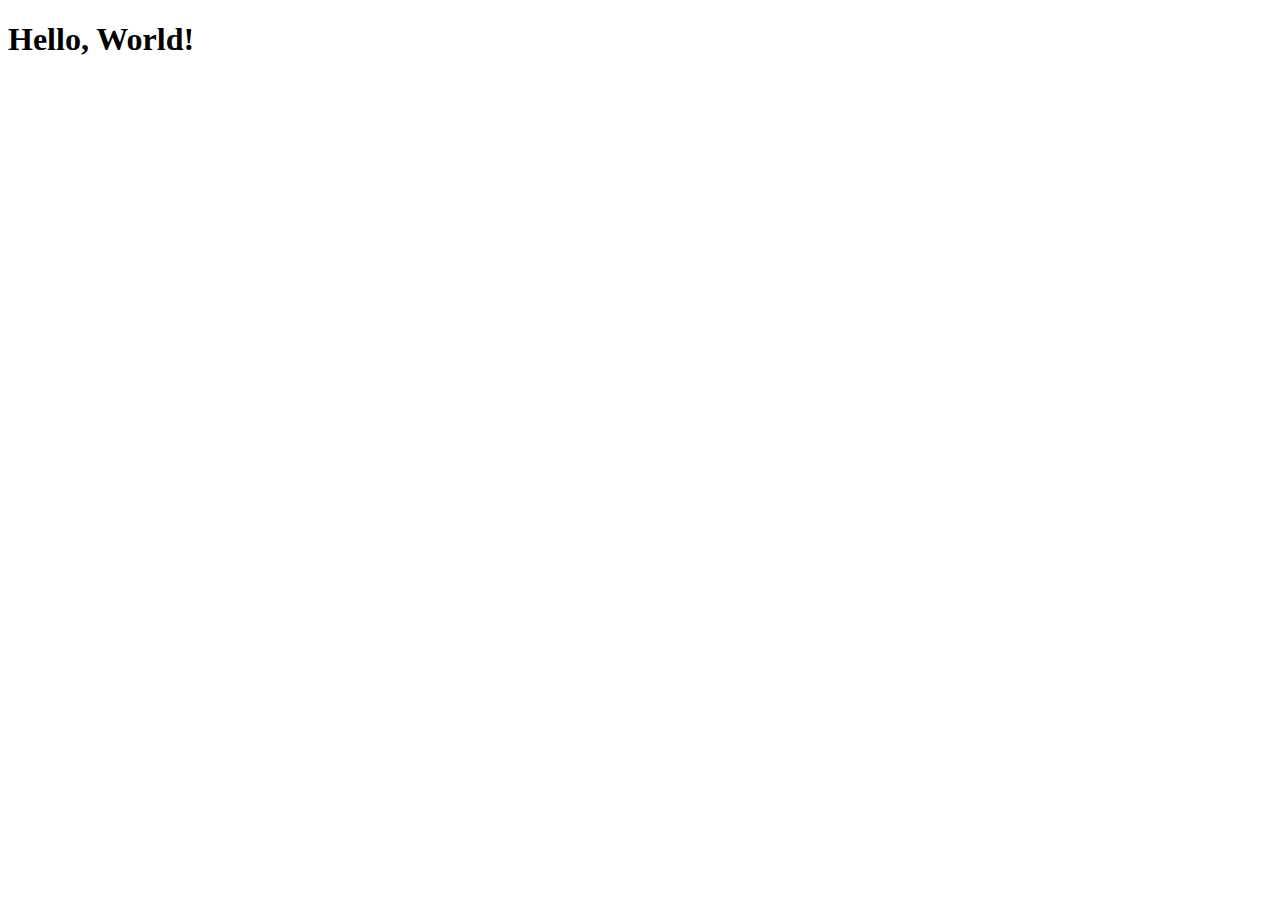
==== index.html @ 0787a48c "Create index.html" ====
<!DOCTYPE html>
<html lang="EN">
<head>
  <meta charset="utf-8">
  <meta name="viewport" content="width=device-width, initial-scale=1.0">
  <title>Poligrade</title>
</head>

<body>
  <h1>Hello, World!</h1>
</body>
</html>
<link rel="stylesheet" href="style.css" type="text/css">
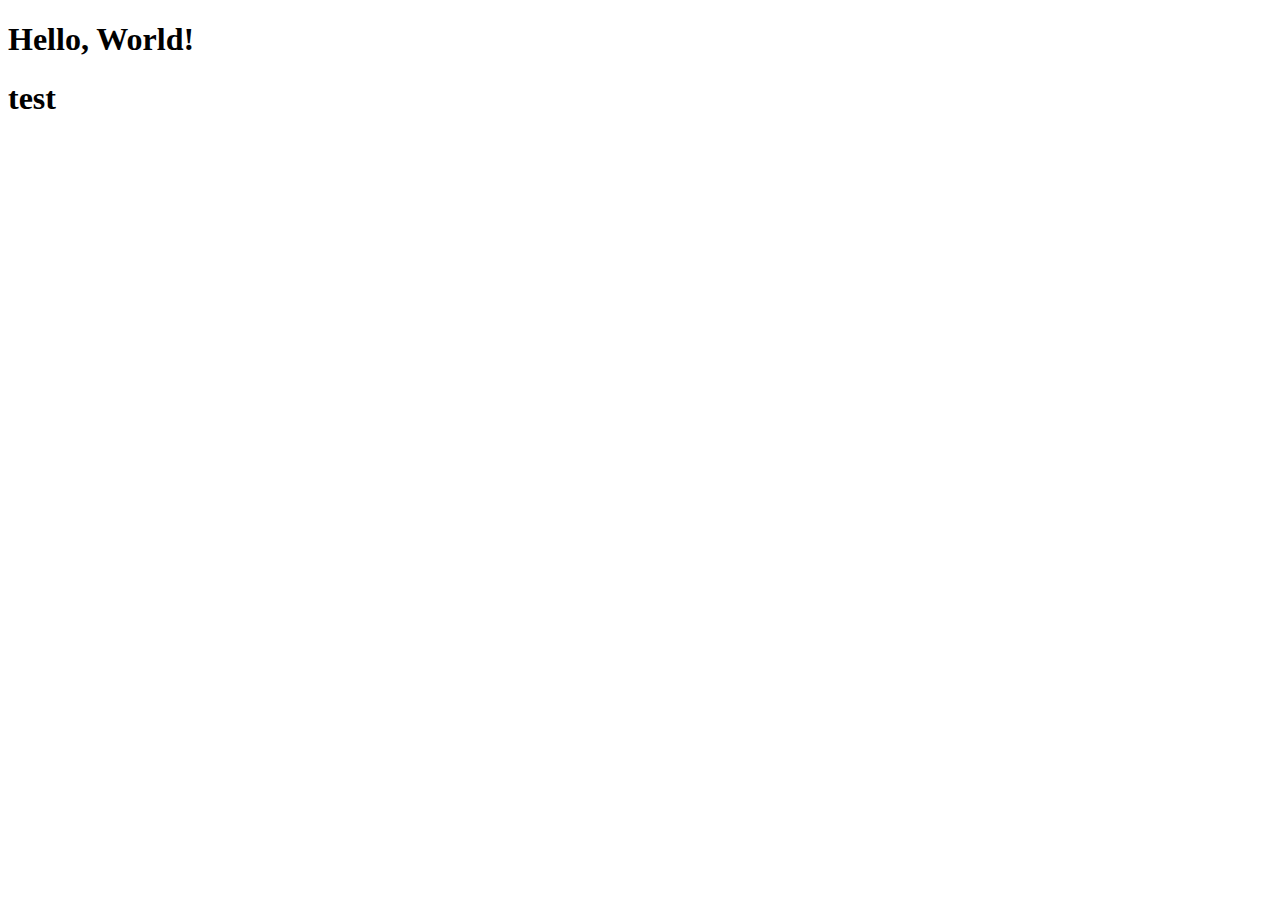
==== commit f82520b3: "Update index.html" ====
--- a/index.html
+++ b/index.html
@@ -8,6 +8,7 @@
 
 <body>
   <h1>Hello, World!</h1>
+  <h1> test </h1>
 </body>
 </html>
 <link rel="stylesheet" href="style.css" type="text/css">
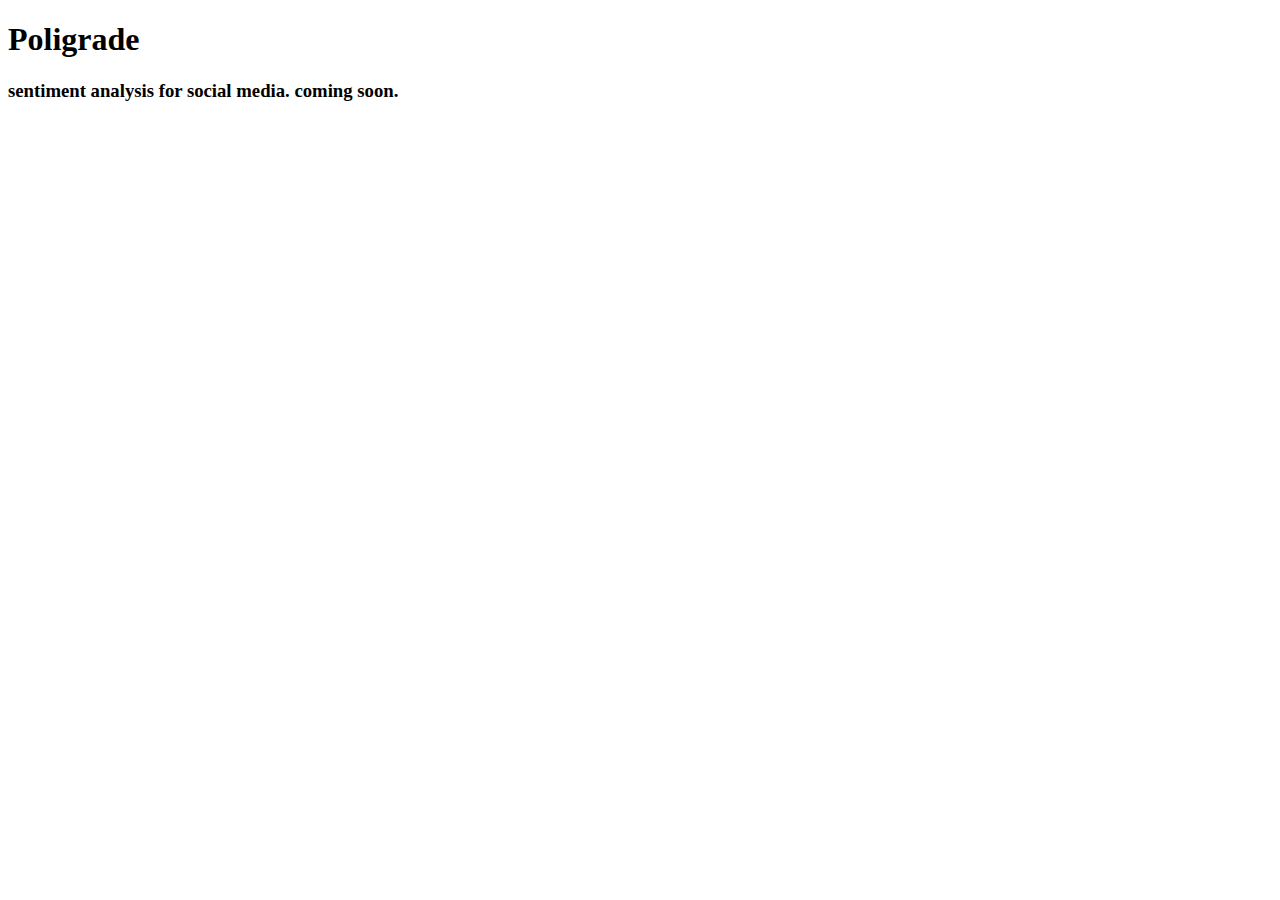
==== commit b841c415: "Update index.html" ====
--- a/index.html
+++ b/index.html
@@ -7,8 +7,9 @@
 </head>
 
 <body>
-  <h1>Hello, World!</h1>
-  <h1> test </h1>
+  <h1><b>Poligrade</b></h1>
+  <h3>sentiment analysis for social media. coming soon.</h3>
+  
 </body>
 </html>
 <link rel="stylesheet" href="style.css" type="text/css">
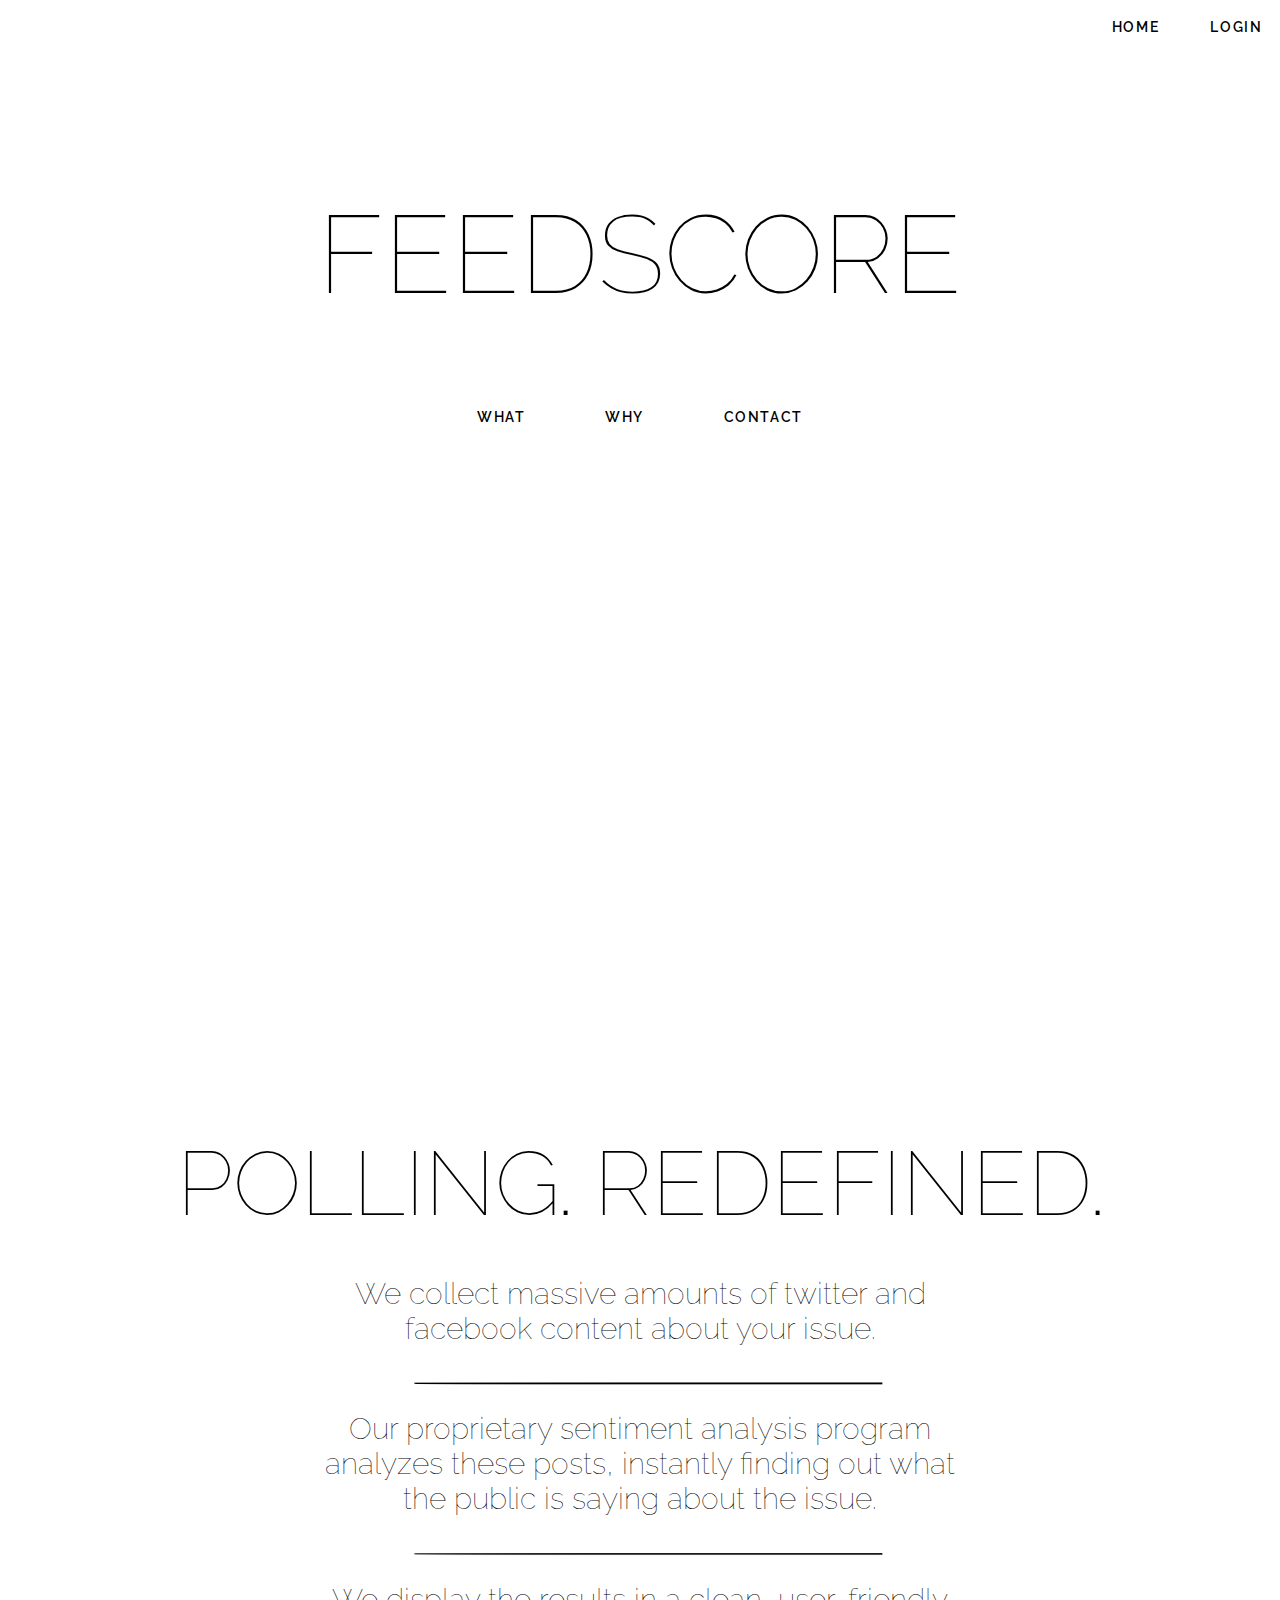
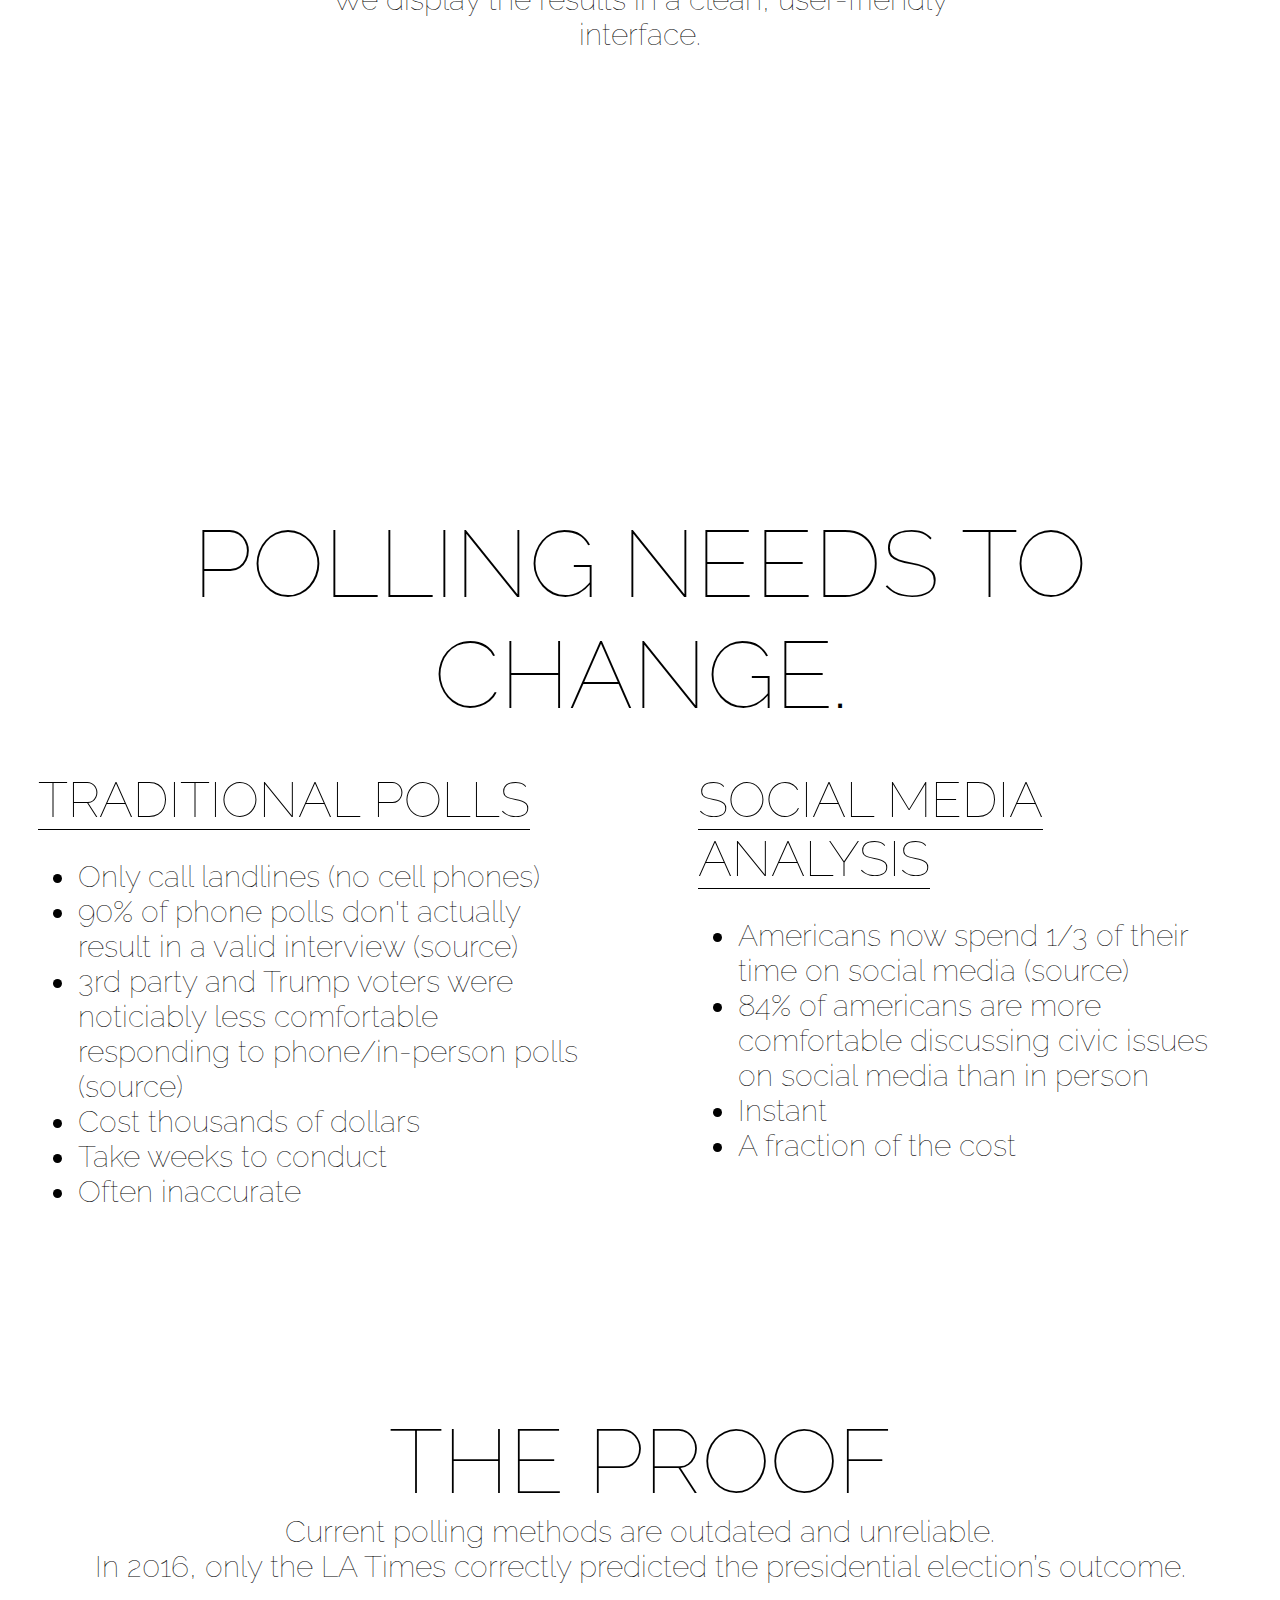
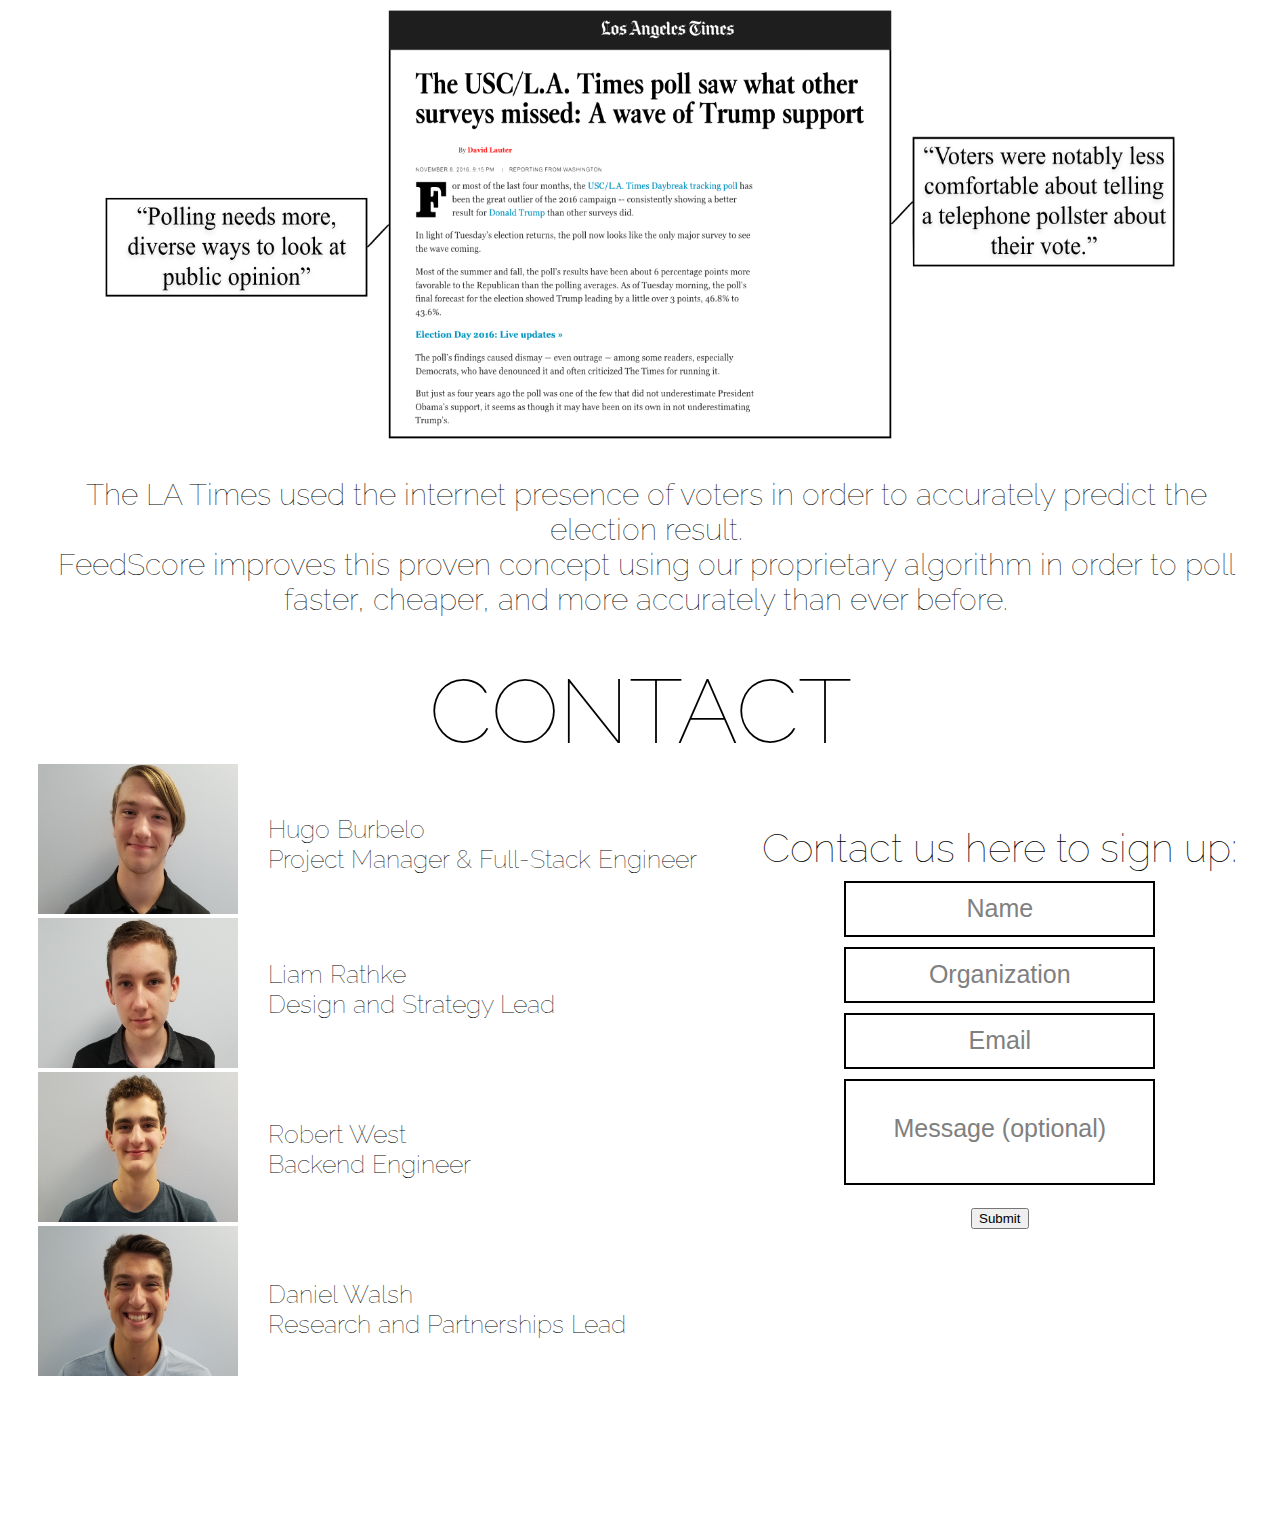
==== commit 688ff8ca: "Add files via upload" ====
--- a/index.html
+++ b/index.html
@@ -1,15 +1,185 @@
 <!DOCTYPE html>
-<html lang="EN">
-<head>
-  <meta charset="utf-8">
-  <meta name="viewport" content="width=device-width, initial-scale=1.0">
-  <title>Poligrade</title>
+<html lang="en">
+<head id = "home">
+    <meta charset="utf-8">
+    <meta name="viewport" content="width=device-width, initial-scale=1.0">
+    <title>Home | FeedScore</title>
+    <link href="https://fonts.googleapis.com/css?family=Raleway:100,600" rel="stylesheet" type="text/css">
+    
+
 </head>
-
 <body>
-  <h1><b>Poligrade</b></h1>
-  <h3>sentiment analysis for social media. coming soon.</h3>
-  
+   <div class = "content" >
+      <div class = "navbar">
+       <a href = "login.html">Login</a>
+        <a href = "#top">Home</a>
+    </div>
+<div class = "main">
+       <div class = "title">
+         FEEDSCORE  
+       </div>
+        
+    <div class = "links">
+        <a href = "#what">What</a>
+        <a href = "#why">Why</a>
+        <a href = "#contact">Contact</a>
+    </div>
+    
+</div>
+<div id = "what"></div>
+<div class = "main2">
+    <div class = "title2" >
+        POLLING<span class = "pd">.</span> REDEFINED<span class = "pd">.</span>
+    </div>  
+    <div class = "what1">
+        We collect massive amounts of twitter and facebook content about your issue.
+        <img id = "l1" src = "line.png">
+    </div>  
+    <div class = "what2">
+        Our proprietary sentiment analysis program analyzes these posts, instantly finding out what the public is saying about the issue.
+        <img id = "l2" src = "line.png">
+    </div>
+    <div class = "what3">
+        We display the results in a clean, user-friendly interface. 
+    </div>
+</div>
+  <div id ="why">
+      
+  </div> 
+   <div class = "main3">
+       <div class = "title2" id = "chart_heading">
+        POLLING NEEDS TO CHANGE<span class = "pd">.</span>
+    </div>  
+    <span class = "trad_polls">
+    <span class = "chart_title">TRADITIONAL POLLS</span>
+     <ul>
+         <li>Only call landlines (no cell phones)</li>
+         <li>90% of phone polls don't actually result in a valid interview (source)</li>
+         <li>3rd party and Trump voters were noticiably less comfortable responding to phone/in-person polls (source)</li>
+         <li>Cost thousands of dollars</li>
+         <li>Take weeks to conduct</li>
+         <li>Often inaccurate</li>
+     </ul>   
+        
+    </span>  
+    <span class = "our_poll">
+        <span class = "chart_title">SOCIAL MEDIA ANALYSIS</span>
+       <ul>
+           <li>Americans now spend 1/3 of their time on social media (source)</li>
+           <li>84% of americans are more comfortable discussing civic issues on social media than in person</li>
+           <li>
+               Instant
+           </li>
+           <li>A fraction of the cost</li>
+       </ul>
+        
+    </span>
+    
+       
+   </div>
+   <div class = "main4" >
+      <div id = "lat_title">THE PROOF</div>
+      Current polling methods are outdated and unreliable.<br>In 2016, only the LA Times correctly predicted the presidential election’s outcome.
+       <img src = "lat_info.png" id = "lat_img">
+       <div id = "lat_explain">
+        The LA Times used the internet presence of voters in order to accurately predict the election result. <br> FeedScore improves this proven concept using our proprietary algorithm in order to poll faster, cheaper, and more accurately than ever before.   
+       </div>
+       
+   </div>
+   <div id = "contact">
+       
+   </div>
+    <div class = "contact">
+        <div id = "contact_title">CONTACT</div> 
+        <div class = "contact_divider">
+          <div class = "contact_info">
+            <div class = "Hugo">
+                <img src = "hugo.jpg" id = "hugo">   
+            </div>
+            <div class = "Liam" >
+              <img src = "liam.jpg" id = 'liam'>  
+            </div>
+            <div class = "Robert">
+               <img src = "robert.jpg" id = 'robert'>  
+            </div>
+            <div class = "Daniel">
+               <img src = "daniel.jpg" id = 'daniel'>  
+            </div>
+        </div>
+        <div class = "contact_titles">
+            <div class = "hugo_t">
+              Hugo Burbelo <br>
+                Project Manager & Full-Stack Engineer  
+            </div>
+            <div class = "liam_t">
+               Liam Rathke <br>
+               Design and Strategy Lead 
+            </div>
+            <div class = "robert_t">
+               Robert West <br>
+                Backend Engineer
+            </div>
+            <div class = "daniel_t">
+                Daniel Walsh <br>
+                Research and Partnerships Lead
+            </div>
+        </div>  
+        </div>
+        
+        <div class = "contact_form">
+            Contact us here to sign up:
+            <form>
+                <input type = "text" placeholder= "Name" class = "tb"><br>
+                <input type = "text" placeholder="Organization" class = "tb"><br>
+                <input type = "text" placeholder="Email" class = "tb"><br>
+                <input type = "text" placeholder = "Message (optional)" class = "tb" id = "contact_mes"><br >
+                <input type = "submit" id ="sub_cf">
+            </form>
+        </div>
+    </div>
+</div>
+    
 </body>
 </html>
-<link rel="stylesheet" href="style.css" type="text/css">
+<link rel="stylesheet" href="style.css">
+<style>
+    
+</style>
+<script>
+    // Select all links with hashes
+$('a[href*="#"]')
+  // Remove links that don't actually link to anything
+  .not('[href="#"]')
+  .not('[href="#0"]')
+  .click(function(event) {
+    // On-page links
+    if (
+      location.pathname.replace(/^\//, '') == this.pathname.replace(/^\//, '') 
+      && 
+      location.hostname == this.hostname
+    ) {
+      // Figure out element to scroll to
+      var target = $(this.hash);
+      target = target.length ? target : $('[name=' + this.hash.slice(1) + ']');
+      // Does a scroll target exist?
+      if (target.length) {
+        // Only prevent default if animation is actually gonna happen
+        event.preventDefault();
+        $('html, body').animate({
+          scrollTop: target.offset().top
+        }, 1000, function() {
+          // Callback after animation
+          // Must change focus!
+          var $target = $(target);
+          $target.focus();
+          if ($target.is(":focus")) { // Checking if the target was focused
+            return false;
+          } else {
+            $target.attr('tabindex','-1'); // Adding tabindex for elements not focusable
+            $target.focus(); // Set focus again
+          };
+        });
+      }
+    }
+  });
+</script>--- a/style.css
+++ b/style.css
@@ -0,0 +1,246 @@
+
+.content{
+    background-color: #fff;
+    color: black;
+    font-family: 'Raleway', sans-serif;
+    font-weight: 100;
+    height: 100vh;
+    margin: 0;
+}
+.navbar{
+    overflow:hidden;
+    background-color: #fff;
+    position: fixed;
+    top: 0;
+    width: 100%;
+}
+.navbar a{
+    float: right;
+    display: block;
+    color: black;
+    text-align: center;
+    padding: 14px 16px;
+    color: black;
+    padding: 1.5% 2%;
+    font-size: 14px;
+    font-weight: 600;
+    letter-spacing: .1rem;
+    text-decoration: none;
+    text-transform: uppercase;
+    
+}
+.main{
+    margin-top: 15%;
+    text-align: center;
+    font-size: 110px;
+    height: 100%;
+    font-weight: 100;
+    
+}
+.title{
+    margin 0;
+    padding-bottom: 0px;
+    
+}
+.links a{
+    font-size: 40px;
+    text-transform: uppercase;
+    padding: 1.5% 2%;
+    font-size: 14px;
+    font-weight: 600;
+    letter-spacing: .1rem;
+    text-decoration: none;
+    color: black;
+    
+    
+}
+.title2{
+   
+    text-align: center;
+    font-size: 90px;
+    font-weight: 100; 
+    margin-bottom: 40px
+}
+.main2{
+    text-align: center;
+    height: 100%;
+    font-size: 30px;
+    
+    
+}
+#what{
+    height: 40px;
+}
+#why{
+    height: 40px;
+}
+#contact{
+    height: 40px;
+}
+.what1, .what2, .what3{
+    padding-bottom: 0%;
+    width: 50%;
+    text-align: center;
+    margin: auto;
+    
+}
+#l1, #l2{
+    display: block;
+    margin: auto;
+    padding-left: 10px;
+    padding-bottom: 0px;
+    margin-bottom: 0px;
+    padding-top: 0xp;
+    margin-top: 10px;
+    width: 80%;
+    height: 10%;
+}
+.pd{
+    font-family: sans-serif;
+    font-size: 40px;
+}
+.title3{
+    padding-left: 25%;
+}
+#lat{
+    width: 75%;
+    height: 20%;
+    
+   
+}
+.main3{
+    height: 100%;
+    padding-top: 3%;
+}
+#arrow{
+    padding-left: 75%;
+    padding-top: 0px;
+    margin-top: 0px;
+}
+.trad_polls{
+    float: left;
+    width: 43%;
+    margin-left: 30px;
+    font-size: 30px;
+}
+.our_poll{
+    padding-right: 30px;
+    width: 43%;
+    float: right;
+    font-size: 30px;
+}
+
+.trad_polls, .our_poll{
+ 
+}
+.chart_title{
+    font-size: 50px;
+    border-bottom: 1px solid black;
+}
+#chart_heading{
+    font-size: 95px;
+}
+#lat_title{
+   text-align: center;
+    font-size: 90px;
+    font-weight: 100; 
+  
+}
+#lat_img{
+    width:90%;
+    height:60%;
+}
+.main4{
+    height: 90%;
+    font-size: 30px;
+    text-align: center;
+}
+#lat_explain{
+    width: 95%;
+    padding-left: 3%;
+}
+#contact_title{
+     text-align: center;
+    font-size: 90px;
+    font-weight: 100;
+    text-align: center;
+}
+.contact{
+    height: 95%;
+    width:100%;
+    margin: auto;
+}
+#hugo, #liam, #robert, #daniel{
+    width: 200px;
+    height: 150px;
+}
+.hugo{
+    width: 50%;
+    
+}
+.hugo img{
+    float: left;
+}
+.contact_info{
+    float: left;
+    margin-left: 30px;
+}
+.contact_titles{
+    float: left;
+    margin-left: 30px;
+}
+.hugo_t, .liam_t, .robert_t, .daniel_t{
+    font-size: 25px;
+    padding-top: 35px;
+    
+}
+.hugo_t{
+    margin-top: 15px;
+}
+.liam_t, .robert_t, .daniel_t{
+    margin-top: 50px;
+}
+.robert_t, .daniel_t{
+    margin-top: 65px;
+}
+.contact_divider{
+    
+    
+}
+.contact_form{
+    margin-left: 25px;
+    padding-left: 25px;
+    float: left;
+    text-align: center;
+    width: 40%;
+    font-size: 40px;
+    margin-top:60px;
+}
+.tb{
+    height: 50px;
+    font-size: 25px;
+    border: 2px solid black;
+     margin-top: 10px;
+    width: 60%;
+    text-align: center;
+}
+::placeholder{
+    text-align: center;
+    color: grey;
+    font-weight: 100;
+    font-size: 25px;
+   
+}
+#contact_mes{
+    height: 100px;
+    font-size: 15px;
+}
+
+
+
+
+
+
+
+
+
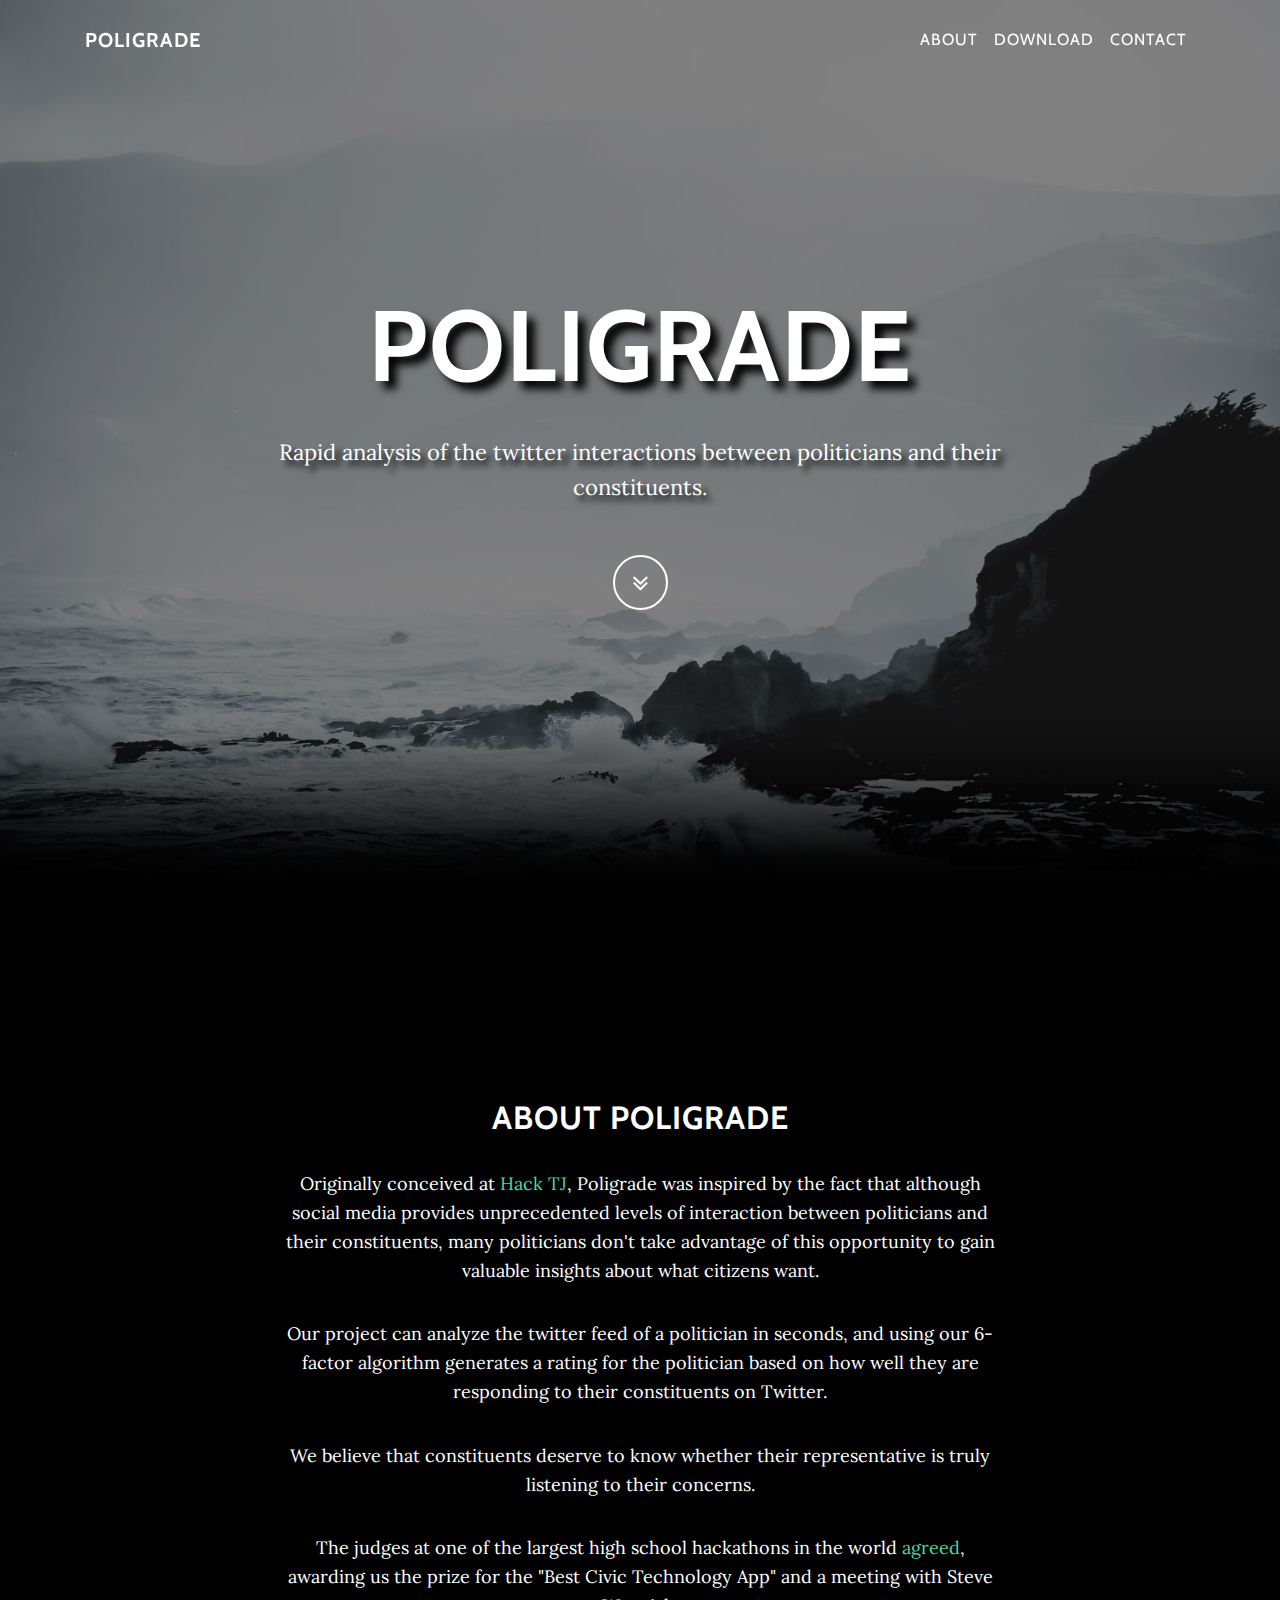
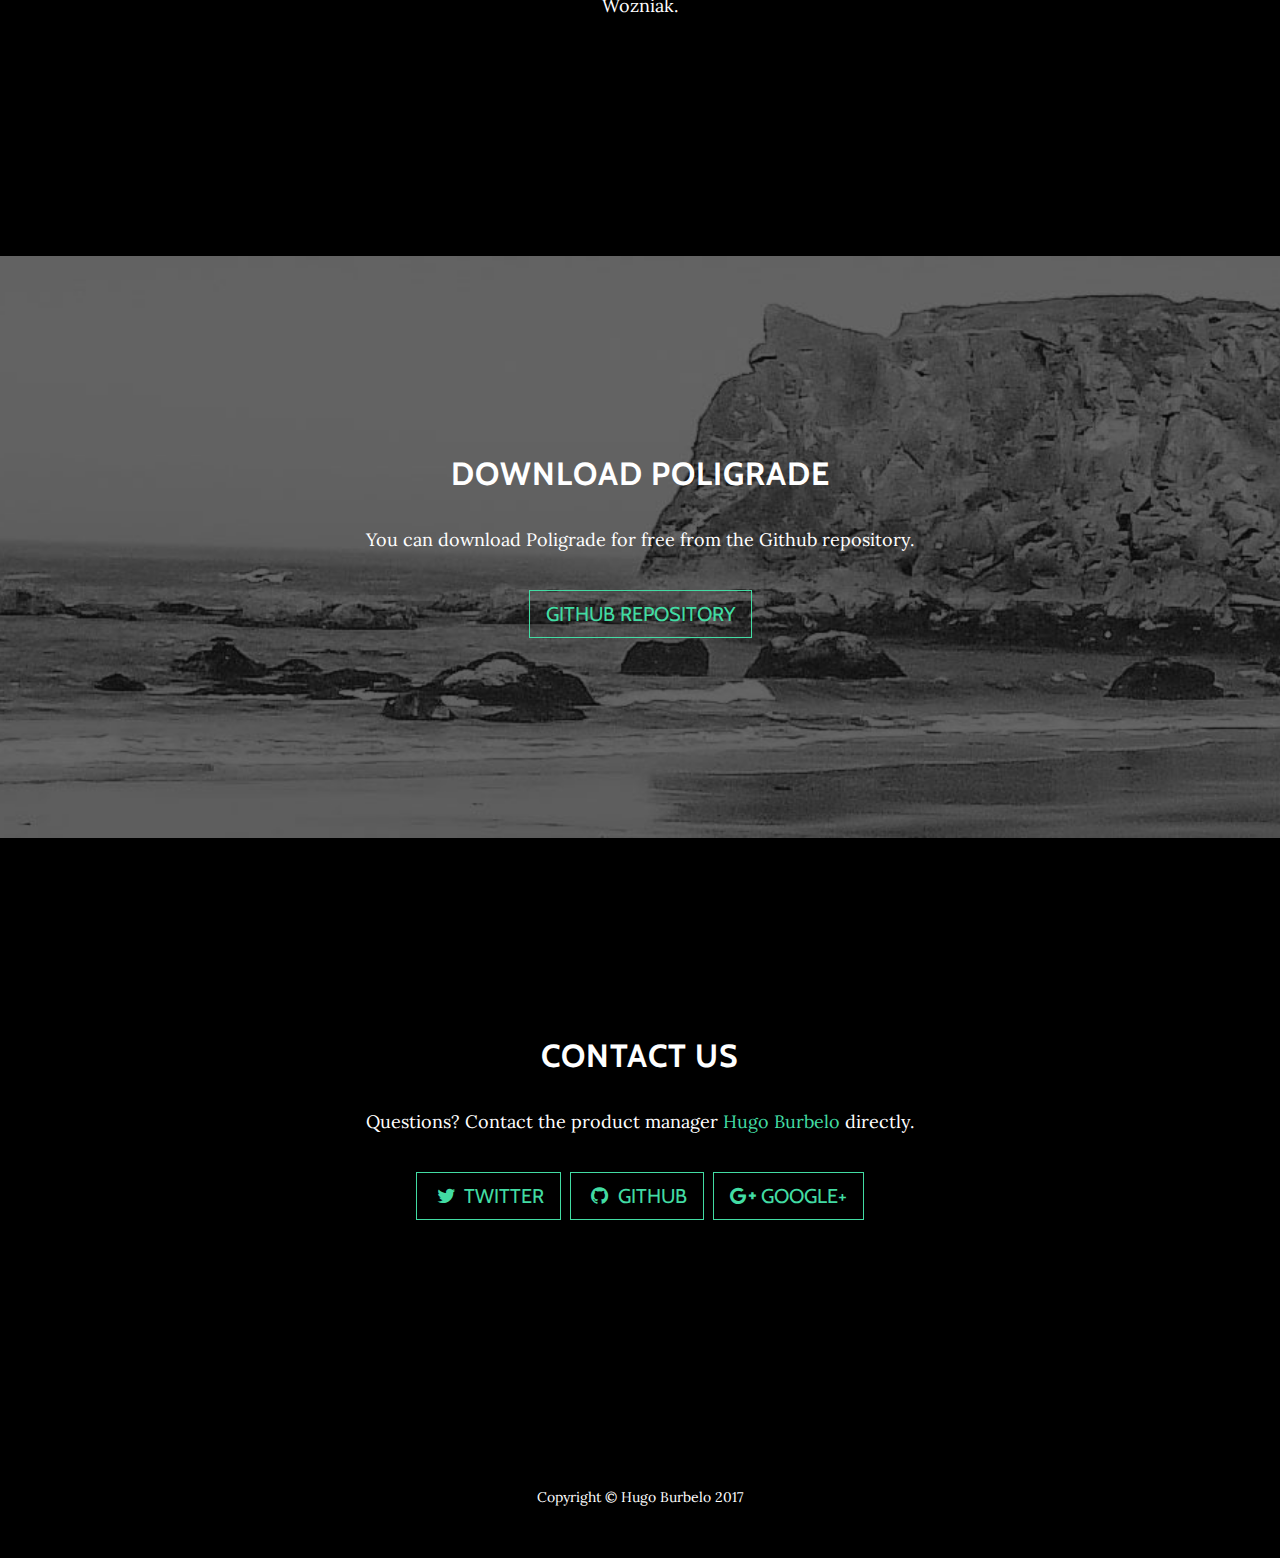
==== commit 7ef2d664: "v1.0" ====
--- a/index.html
+++ b/index.html
@@ -1,185 +1,150 @@
 <!DOCTYPE html>
 <html lang="en">
-<head id = "home">
+
+  <head>
+
     <meta charset="utf-8">
-    <meta name="viewport" content="width=device-width, initial-scale=1.0">
-    <title>Home | FeedScore</title>
-    <link href="https://fonts.googleapis.com/css?family=Raleway:100,600" rel="stylesheet" type="text/css">
+    <meta name="viewport" content="width=device-width, initial-scale=1, shrink-to-fit=no">
+    <meta name="description" content="">
+    <meta name="author" content="">
+
+    <title>Poligrade</title>
+
+    <!-- Bootstrap core CSS -->
+    <link href="vendor/bootstrap/css/bootstrap.min.css" rel="stylesheet">
+
+    <!-- Custom fonts for this template -->
+    <link href="vendor/font-awesome/css/font-awesome.min.css" rel="stylesheet" type="text/css">
+    <link href="https://fonts.googleapis.com/css?family=Lora:400,700,400italic,700italic" rel="stylesheet" type="text/css">
+    <link href='https://fonts.googleapis.com/css?family=Cabin:700' rel='stylesheet' type='text/css'>
+
+    <!-- Custom styles for this template -->
+    <link href="css/grayscale.min.css" rel="stylesheet">
+
+  </head>
+
+  <body id="page-top">
+
+    <!-- Navigation -->
+    <nav class="navbar navbar-expand-lg navbar-light fixed-top" id="mainNav">
+      <div class="container">
+        <a class="navbar-brand js-scroll-trigger" href="#page-top">Poligrade</a>
+        <button class="navbar-toggler navbar-toggler-right" type="button" data-toggle="collapse" data-target="#navbarResponsive" aria-controls="navbarResponsive" aria-expanded="false" aria-label="Toggle navigation">
+          Menu
+          <i class="fa fa-bars"></i>
+        </button>
+        <div class="collapse navbar-collapse" id="navbarResponsive">
+          <ul class="navbar-nav ml-auto">
+            <li class="nav-item">
+              <a class="nav-link js-scroll-trigger" href="#about">About</a>
+            </li>
+            <li class="nav-item">
+              <a class="nav-link js-scroll-trigger" href="#download">Download</a>
+            </li>
+            <li class="nav-item">
+              <a class="nav-link js-scroll-trigger" href="#contact">Contact</a>
+            </li>
+          </ul>
+        </div>
+      </div>
+    </nav>
+
+    <!-- Intro Header -->
+    <header class="masthead">
+      <div class="intro-body">
+        <div class="container">
+          <div class="row">
+            <div class="col-lg-8 mx-auto">
+              <h1 class="brand-heading" style = " text-shadow: 8px 8px 8px #000; ">Poligrade</h1>
+              <p class="intro-text" style = " text-shadow: 6px 6px 6px #000;">Rapid analysis of the twitter interactions between politicians and their constituents.</p>
+              <a href="#about" class="btn btn-circle js-scroll-trigger">
+                <i class="fa fa-angle-double-down animated"></i>
+              </a>
+            </div>
+          </div>
+        </div>
+      </div>
+    </header>
+
+    <!-- About Section -->
+    <section id="about" class="content-section text-center">
+      <div class="container">
+        <div class="row">
+          <div class="col-lg-8 mx-auto">
+            <h2>About Poligrade</h2>
+            <p>Originally conceived at <a href = "https://hacktj2017.devpost.com/" target = "_blank">Hack TJ</a>, Poligrade was inspired by the fact that although social media provides unprecedented levels of interaction between politicians and their constituents, many politicians don't take advantage of this opportunity to gain valuable insights about what citizens want. </p>
+            <p>Our project can analyze the twitter feed of a politician in seconds, and using our 6-factor algorithm generates a rating for the politician based on how well they are responding to their constituents on Twitter.</p>
+            <p> We believe that constituents deserve to know whether their representative is truly listening to their concerns. </p>
+            <p>The judges at one of the largest high school hackathons in the world <a href = "https://devpost.com/software/poligrade" target = "_blank">agreed</a>, awarding us the prize for the "Best Civic Technology App" and a meeting with Steve Wozniak.</p>
+          </div>
+        </div>
+      </div>
+    </section>
+
+    <!-- Download Section -->
+    <section id="download" class="download-section content-section text-center">
+      <div class="container">
+        <div class="col-lg-8 mx-auto">
+          <h2>Download Poligrade</h2>
+          <p>You can download Poligrade for free from the Github repository.</p>
+          <a href="https://github.com/burbelohugo/Poligrade" target = "_blank" class="btn btn-default btn-lg">Github Repository</a>
+        </div>
+      </div>
+    </section>
+
+    <!-- Contact Section -->
+    <section id="contact" class="content-section text-center">
+      <div class="container">
+        <div class="row">
+          <div class="col-lg-8 mx-auto">
+            <h2>Contact Us</h2>
+               <p>Questions? Contact the product manager <a href = "mailto:hugoburbelo@gmail.com">Hugo Burbelo</a> directly.</p>
+            <ul class="list-inline banner-social-buttons">
+              <li class="list-inline-item">
+                <a href="https://twitter.com/SBootstrap" class="btn btn-default btn-lg">
+                  <i class="fa fa-twitter fa-fw"></i>
+                  <span class="network-name">Twitter</span>
+                </a>
+              </li>
+              <li class="list-inline-item">
+                <a href="https://github.com/BlackrockDigital/startbootstrap" class="btn btn-default btn-lg">
+                  <i class="fa fa-github fa-fw"></i>
+                  <span class="network-name">Github</span>
+                </a>
+              </li>
+              <li class="list-inline-item">
+                <a href="https://plus.google.com/+Startbootstrap/posts" class="btn btn-default btn-lg">
+                  <i class="fa fa-google-plus fa-fw"></i>
+                  <span class="network-name">Google+</span>
+                </a>
+              </li>
+            </ul>
+          </div>
+        </div>
+      </div>
+    </section>
+
+    <!-- Map Section -->
     
 
-</head>
-<body>
-   <div class = "content" >
-      <div class = "navbar">
-       <a href = "login.html">Login</a>
-        <a href = "#top">Home</a>
-    </div>
-<div class = "main">
-       <div class = "title">
-         FEEDSCORE  
-       </div>
-        
-    <div class = "links">
-        <a href = "#what">What</a>
-        <a href = "#why">Why</a>
-        <a href = "#contact">Contact</a>
-    </div>
-    
-</div>
-<div id = "what"></div>
-<div class = "main2">
-    <div class = "title2" >
-        POLLING<span class = "pd">.</span> REDEFINED<span class = "pd">.</span>
-    </div>  
-    <div class = "what1">
-        We collect massive amounts of twitter and facebook content about your issue.
-        <img id = "l1" src = "line.png">
-    </div>  
-    <div class = "what2">
-        Our proprietary sentiment analysis program analyzes these posts, instantly finding out what the public is saying about the issue.
-        <img id = "l2" src = "line.png">
-    </div>
-    <div class = "what3">
-        We display the results in a clean, user-friendly interface. 
-    </div>
-</div>
-  <div id ="why">
-      
-  </div> 
-   <div class = "main3">
-       <div class = "title2" id = "chart_heading">
-        POLLING NEEDS TO CHANGE<span class = "pd">.</span>
-    </div>  
-    <span class = "trad_polls">
-    <span class = "chart_title">TRADITIONAL POLLS</span>
-     <ul>
-         <li>Only call landlines (no cell phones)</li>
-         <li>90% of phone polls don't actually result in a valid interview (source)</li>
-         <li>3rd party and Trump voters were noticiably less comfortable responding to phone/in-person polls (source)</li>
-         <li>Cost thousands of dollars</li>
-         <li>Take weeks to conduct</li>
-         <li>Often inaccurate</li>
-     </ul>   
-        
-    </span>  
-    <span class = "our_poll">
-        <span class = "chart_title">SOCIAL MEDIA ANALYSIS</span>
-       <ul>
-           <li>Americans now spend 1/3 of their time on social media (source)</li>
-           <li>84% of americans are more comfortable discussing civic issues on social media than in person</li>
-           <li>
-               Instant
-           </li>
-           <li>A fraction of the cost</li>
-       </ul>
-        
-    </span>
-    
-       
-   </div>
-   <div class = "main4" >
-      <div id = "lat_title">THE PROOF</div>
-      Current polling methods are outdated and unreliable.<br>In 2016, only the LA Times correctly predicted the presidential election’s outcome.
-       <img src = "lat_info.png" id = "lat_img">
-       <div id = "lat_explain">
-        The LA Times used the internet presence of voters in order to accurately predict the election result. <br> FeedScore improves this proven concept using our proprietary algorithm in order to poll faster, cheaper, and more accurately than ever before.   
-       </div>
-       
-   </div>
-   <div id = "contact">
-       
-   </div>
-    <div class = "contact">
-        <div id = "contact_title">CONTACT</div> 
-        <div class = "contact_divider">
-          <div class = "contact_info">
-            <div class = "Hugo">
-                <img src = "hugo.jpg" id = "hugo">   
-            </div>
-            <div class = "Liam" >
-              <img src = "liam.jpg" id = 'liam'>  
-            </div>
-            <div class = "Robert">
-               <img src = "robert.jpg" id = 'robert'>  
-            </div>
-            <div class = "Daniel">
-               <img src = "daniel.jpg" id = 'daniel'>  
-            </div>
-        </div>
-        <div class = "contact_titles">
-            <div class = "hugo_t">
-              Hugo Burbelo <br>
-                Project Manager & Full-Stack Engineer  
-            </div>
-            <div class = "liam_t">
-               Liam Rathke <br>
-               Design and Strategy Lead 
-            </div>
-            <div class = "robert_t">
-               Robert West <br>
-                Backend Engineer
-            </div>
-            <div class = "daniel_t">
-                Daniel Walsh <br>
-                Research and Partnerships Lead
-            </div>
-        </div>  
-        </div>
-        
-        <div class = "contact_form">
-            Contact us here to sign up:
-            <form>
-                <input type = "text" placeholder= "Name" class = "tb"><br>
-                <input type = "text" placeholder="Organization" class = "tb"><br>
-                <input type = "text" placeholder="Email" class = "tb"><br>
-                <input type = "text" placeholder = "Message (optional)" class = "tb" id = "contact_mes"><br >
-                <input type = "submit" id ="sub_cf">
-            </form>
-        </div>
-    </div>
-</div>
-    
-</body>
+    <!-- Footer -->
+    <footer>
+      <div class="container text-center">
+        <p>Copyright &copy; Hugo Burbelo 2017</p>
+      </div>
+    </footer>
+
+    <!-- Bootstrap core JavaScript -->
+    <script src="vendor/jquery/jquery.min.js"></script>
+    <script src="vendor/popper/popper.min.js"></script>
+    <script src="vendor/bootstrap/js/bootstrap.min.js"></script>
+
+    <!-- Plugin JavaScript -->
+    <script src="vendor/jquery-easing/jquery.easing.min.js"></script>
+
+    <!-- Custom scripts for this template -->
+    <script src="js/grayscale.min.js"></script>
+
+  </body>
+
 </html>
-<link rel="stylesheet" href="style.css">
-<style>
-    
-</style>
-<script>
-    // Select all links with hashes
-$('a[href*="#"]')
-  // Remove links that don't actually link to anything
-  .not('[href="#"]')
-  .not('[href="#0"]')
-  .click(function(event) {
-    // On-page links
-    if (
-      location.pathname.replace(/^\//, '') == this.pathname.replace(/^\//, '') 
-      && 
-      location.hostname == this.hostname
-    ) {
-      // Figure out element to scroll to
-      var target = $(this.hash);
-      target = target.length ? target : $('[name=' + this.hash.slice(1) + ']');
-      // Does a scroll target exist?
-      if (target.length) {
-        // Only prevent default if animation is actually gonna happen
-        event.preventDefault();
-        $('html, body').animate({
-          scrollTop: target.offset().top
-        }, 1000, function() {
-          // Callback after animation
-          // Must change focus!
-          var $target = $(target);
-          $target.focus();
-          if ($target.is(":focus")) { // Checking if the target was focused
-            return false;
-          } else {
-            $target.attr('tabindex','-1'); // Adding tabindex for elements not focusable
-            $target.focus(); // Set focus again
-          };
-        });
-      }
-    }
-  });
-</script>--- a/css/grayscale.min.css
+++ b/css/grayscale.min.css
@@ -0,0 +1,5 @@
+/*!
+ * Start Bootstrap - Grayscale v4.0.0-beta (http://startbootstrap.com/template-overviews/grayscale)
+ * Copyright 2013-2017 Start Bootstrap
+ * Licensed under MIT (https://github.com/BlackrockDigital/startbootstrap-grayscale/blob/master/LICENSE)
+ */body{font-family:Lora,'Helvetica Neue',Helvetica,Arial,sans-serif;position:relative;width:100%;height:100%;color:#fff;background-color:#000}html{width:100%;height:100%}h1,h2,h3,h4,h5,h6{font-family:Cabin,'Helvetica Neue',Helvetica,Arial,sans-serif;font-weight:700;margin:0 0 35px;letter-spacing:1px;text-transform:uppercase}p{font-size:16px;line-height:1.5;margin:0 0 25px}@media (min-width:768px){p{font-size:18px;line-height:1.6;margin:0 0 35px}}a{-webkit-transition:all .2s ease-in-out;-moz-transition:all .2s ease-in-out;transition:all .2s ease-in-out;color:#42dca3}a:focus,a:hover{text-decoration:none;color:#1d9b6c}#mainNav{font-family:Cabin,'Helvetica Neue',Helvetica,Arial,sans-serif;margin-bottom:0;text-transform:uppercase;border-bottom:1px solid rgba(255,255,255,.3);background-color:#000}#mainNav .navbar-toggler{font-size:14px;padding:11px;color:#fff;border:1px solid #fff}#mainNav .navbar-brand{font-weight:700}#mainNav a{color:#fff}#mainNav .navbar-nav .nav-item{-webkit-transition:background .3s ease-in-out;-moz-transition:background .3s ease-in-out;transition:background .3s ease-in-out}#mainNav .navbar-nav .nav-item:hover{color:fade(white,80%);outline:0;background-color:transparent}#mainNav .navbar-nav .nav-item:active,#mainNav .navbar-nav .nav-item:focus{outline:0;background-color:transparent}@media (min-width:992px){#mainNav{padding-top:20px;padding-bottom:20px;-webkit-transition:background .3s ease-in-out,padding-top .3s ease-in-out,padding-bottom .3s;-moz-transition:background .3s ease-in-out,padding-top .3s ease-in-out,padding-bottom .3s;transition:background .3s ease-in-out,padding-top .3s ease-in-out,padding-bottom .3s;letter-spacing:1px;border-bottom:none;background:0 0}#mainNav.navbar-shrink{padding-top:10px;padding-bottom:10px;border-bottom:1px solid rgba(255,255,255,.3);background:#000}#mainNav .nav-link.active{outline:0;background-color:rgba(255,255,255,.3)}#mainNav .nav-link.active:hover{color:#fff}}.masthead{display:table;width:100%;height:auto;padding:200px 0;text-align:center;color:#fff;background:url(../img/intro-bg.jpg) no-repeat bottom center scroll;background-color:#000;-webkit-background-size:cover;-moz-background-size:cover;-o-background-size:cover;background-size:cover}.masthead .intro-body{display:table-cell;vertical-align:middle}.masthead .intro-body .brand-heading{font-size:50px}.masthead .intro-body .intro-text{font-size:18px}@media (min-width:768px){.masthead{height:100%;padding:0}.masthead .intro-body .brand-heading{font-size:100px}.masthead .intro-body .intro-text{font-size:22px}}.btn-circle{font-size:26px;width:55px;height:55px;margin-top:15px;line-height:38px;-webkit-transition:background .3s ease-in-out;-moz-transition:background .3s ease-in-out;transition:background .3s ease-in-out;color:#fff;border:2px solid #fff;border-radius:100%!important;background:0 0}.btn-circle:focus,.btn-circle:hover{color:#fff;outline:0;background:rgba(255,255,255,.1)}.content-section{padding-top:150px;padding-bottom:150px}.download-section{color:#fff;background:url(../img/downloads-bg.jpg) no-repeat center center scroll;background-color:#000;-webkit-background-size:cover;-moz-background-size:cover;-o-background-size:cover;background-size:cover}#map{width:100%;height:300px}@media (min-width:992px){.content-section{padding-top:200px;padding-bottom:200px}#map{height:350px}}.btn{font-family:Cabin,'Helvetica Neue',Helvetica,Arial,sans-serif;font-weight:400;-webkit-transition:all .3s ease-in-out;-moz-transition:all .3s ease-in-out;transition:all .3s ease-in-out;text-transform:uppercase;border-radius:0}.btn-default{color:#42dca3;border:1px solid #42dca3;background-color:transparent}.btn-default:focus,.btn-default:hover{color:#000;border:1px solid #42dca3;outline:0;background-color:#42dca3}ul.banner-social-buttons{margin-top:0}@media (max-width:1199px){ul.banner-social-buttons{margin-top:15px}}@media (max-width:767px){ul.banner-social-buttons li{display:block;margin-bottom:20px;padding:0}ul.banner-social-buttons li:last-child{margin-bottom:0}}footer{padding:50px 0}footer p{font-size:14px;margin:0}::-moz-selection{background:#fcfcfc;background:rgba(255,255,255,.2);text-shadow:none}::selection{background:#fcfcfc;background:rgba(255,255,255,.2);text-shadow:none}img::selection{background:0 0}img::-moz-selection{background:0 0}body{-webkit-tap-highlight-color:rgba(255,255,255,.2)}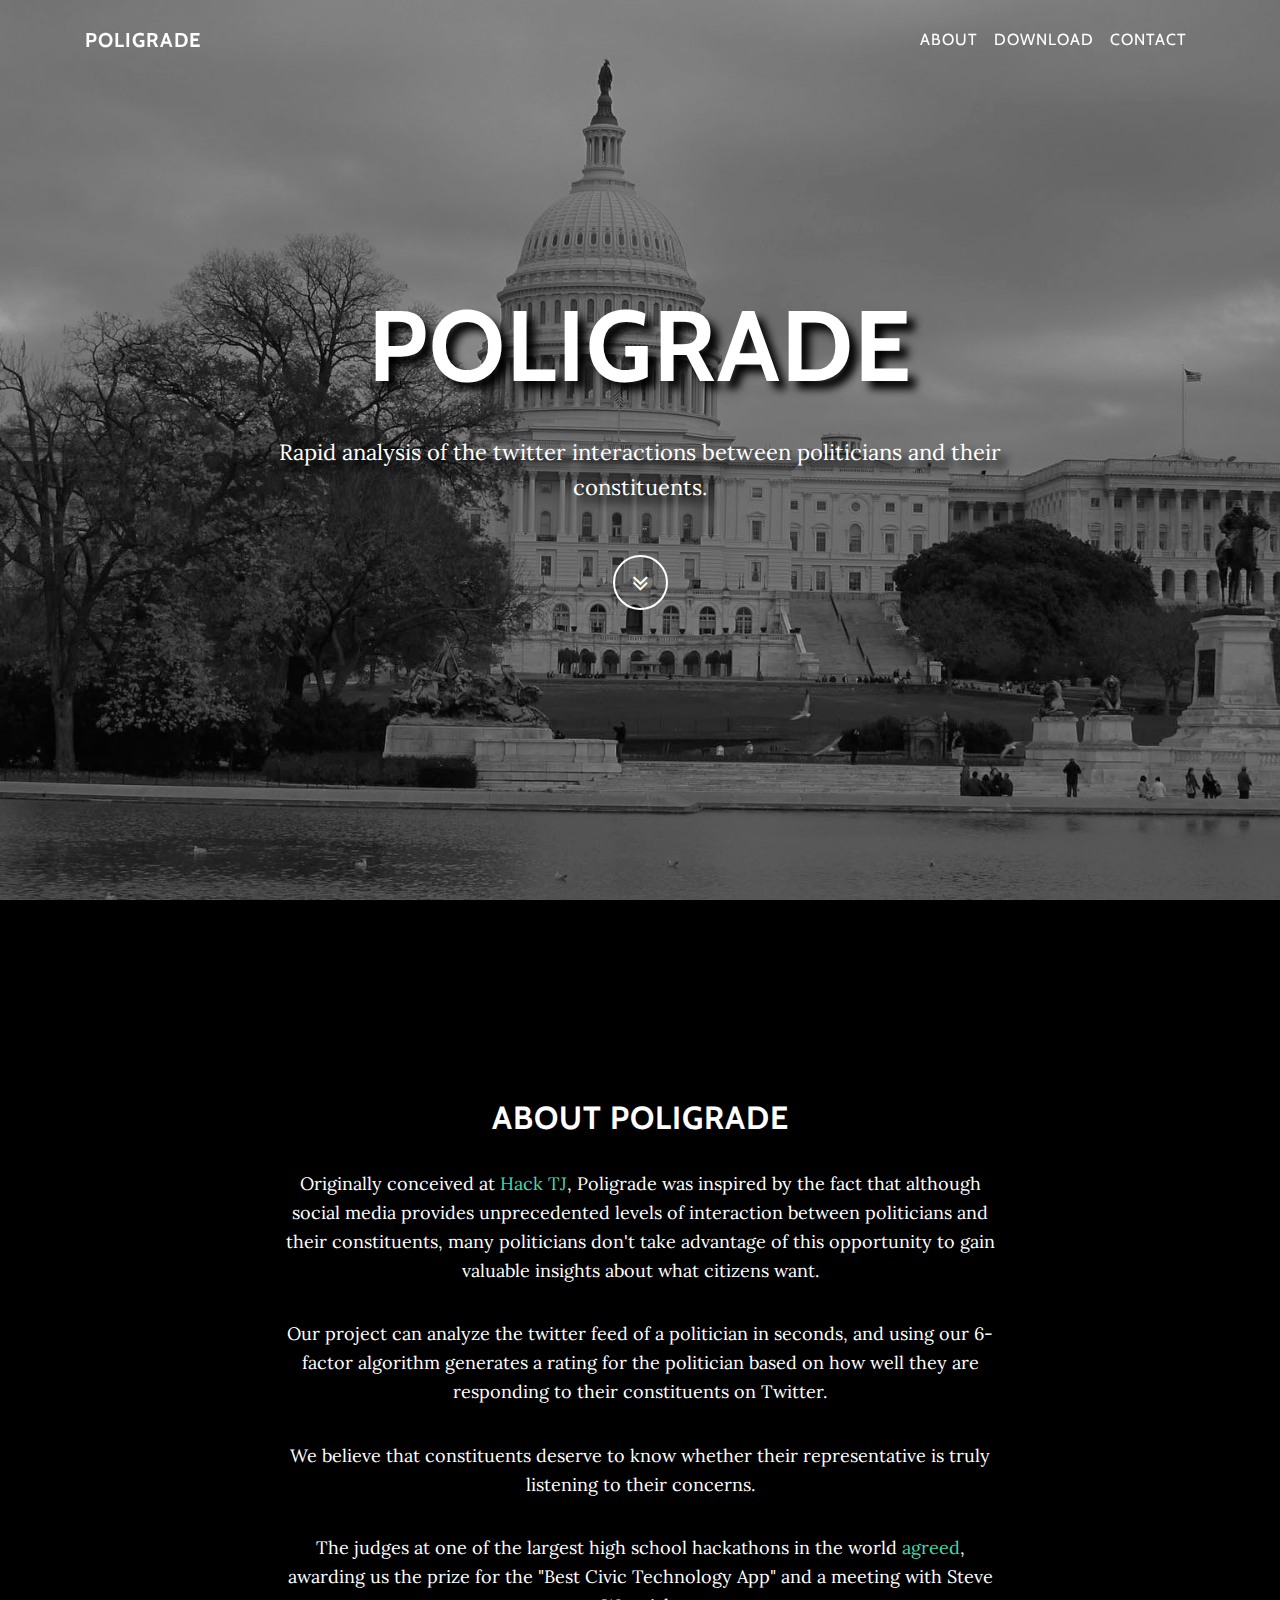
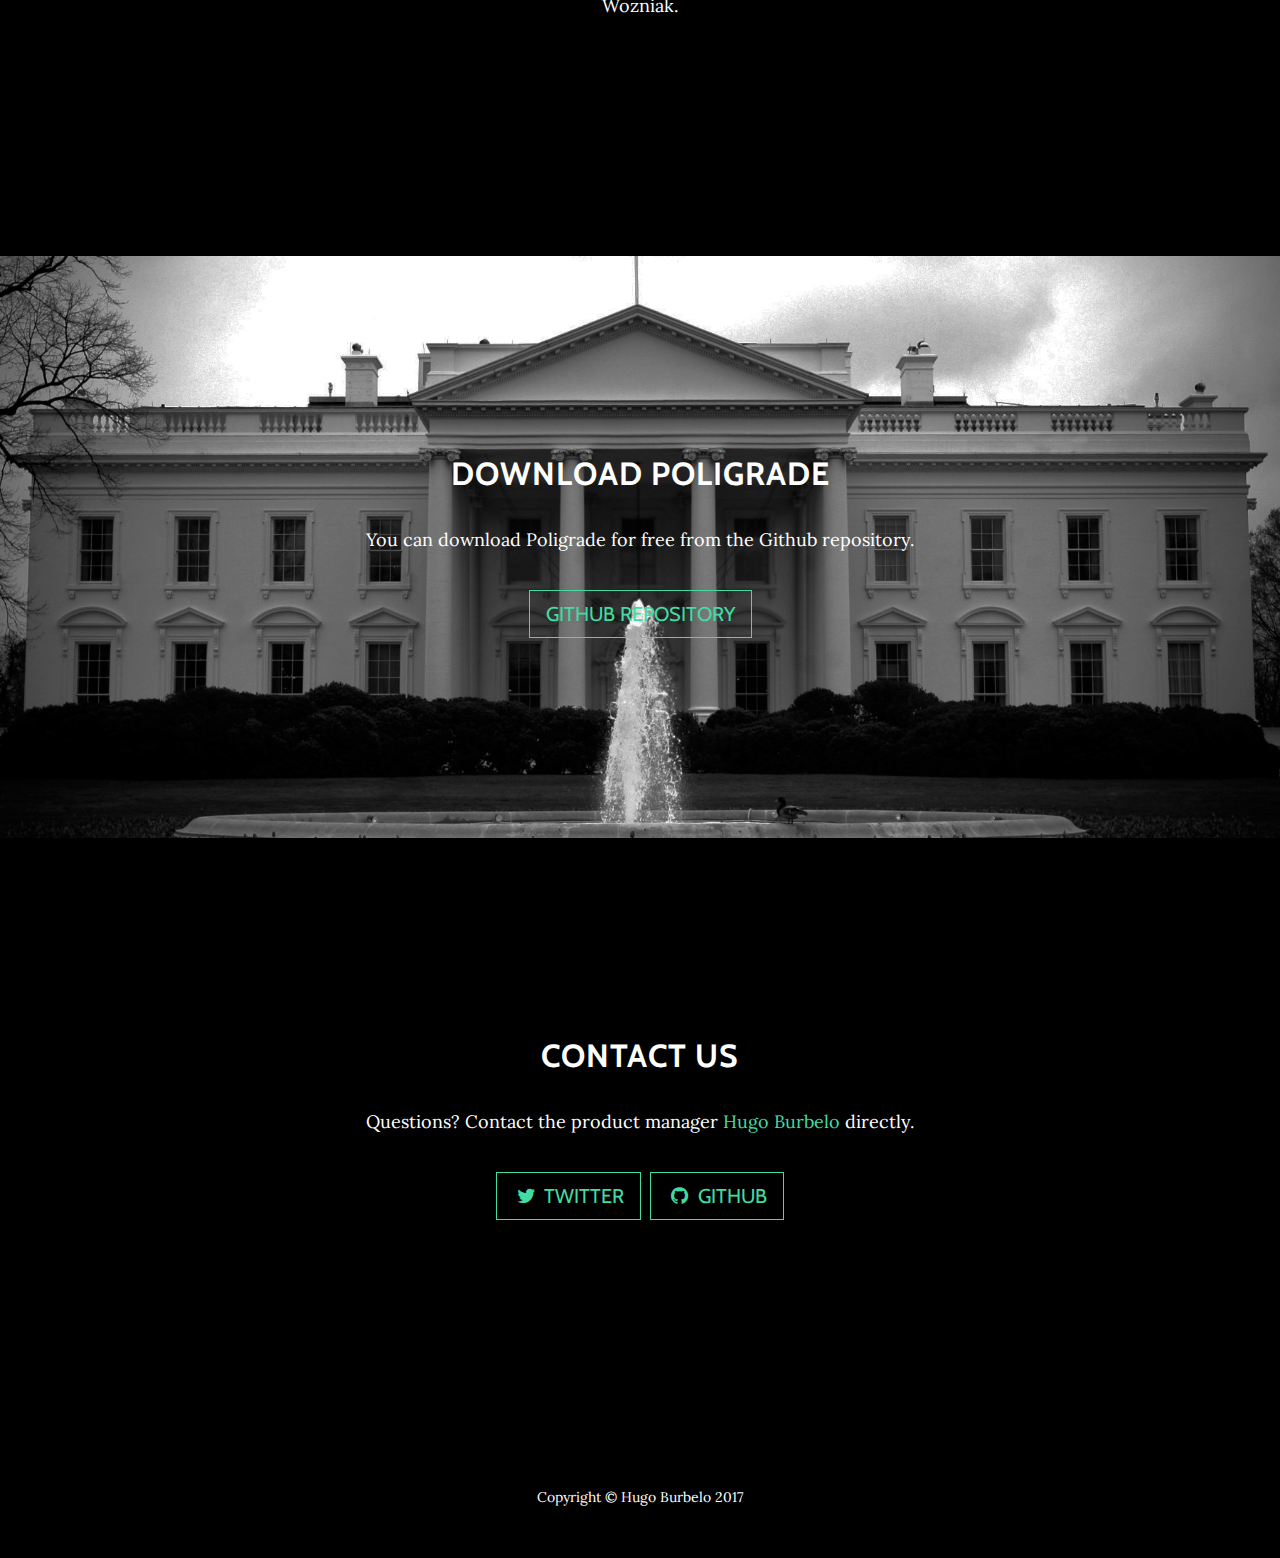
==== commit 30b3283e: "finalize" ====
--- a/index.html
+++ b/index.html
@@ -56,7 +56,7 @@
           <div class="row">
             <div class="col-lg-8 mx-auto">
               <h1 class="brand-heading" style = " text-shadow: 8px 8px 8px #000; ">Poligrade</h1>
-              <p class="intro-text" style = " text-shadow: 6px 6px 6px #000;">Rapid analysis of the twitter interactions between politicians and their constituents.</p>
+              <p class="intro-text" style = " text-shadow: 8px 8px 8px #000;">Rapid analysis of the twitter interactions between politicians and their constituents.</p>
               <a href="#about" class="btn btn-circle js-scroll-trigger">
                 <i class="fa fa-angle-double-down animated"></i>
               </a>
@@ -101,21 +101,15 @@
                <p>Questions? Contact the product manager <a href = "mailto:hugoburbelo@gmail.com">Hugo Burbelo</a> directly.</p>
             <ul class="list-inline banner-social-buttons">
               <li class="list-inline-item">
-                <a href="https://twitter.com/SBootstrap" class="btn btn-default btn-lg">
+                <a href="https://twitter.com/poligrade" class="btn btn-default btn-lg">
                   <i class="fa fa-twitter fa-fw"></i>
                   <span class="network-name">Twitter</span>
                 </a>
               </li>
               <li class="list-inline-item">
-                <a href="https://github.com/BlackrockDigital/startbootstrap" class="btn btn-default btn-lg">
+                <a href="https://github.com/burbelohugo" class="btn btn-default btn-lg">
                   <i class="fa fa-github fa-fw"></i>
                   <span class="network-name">Github</span>
-                </a>
-              </li>
-              <li class="list-inline-item">
-                <a href="https://plus.google.com/+Startbootstrap/posts" class="btn btn-default btn-lg">
-                  <i class="fa fa-google-plus fa-fw"></i>
-                  <span class="network-name">Google+</span>
                 </a>
               </li>
             </ul>
